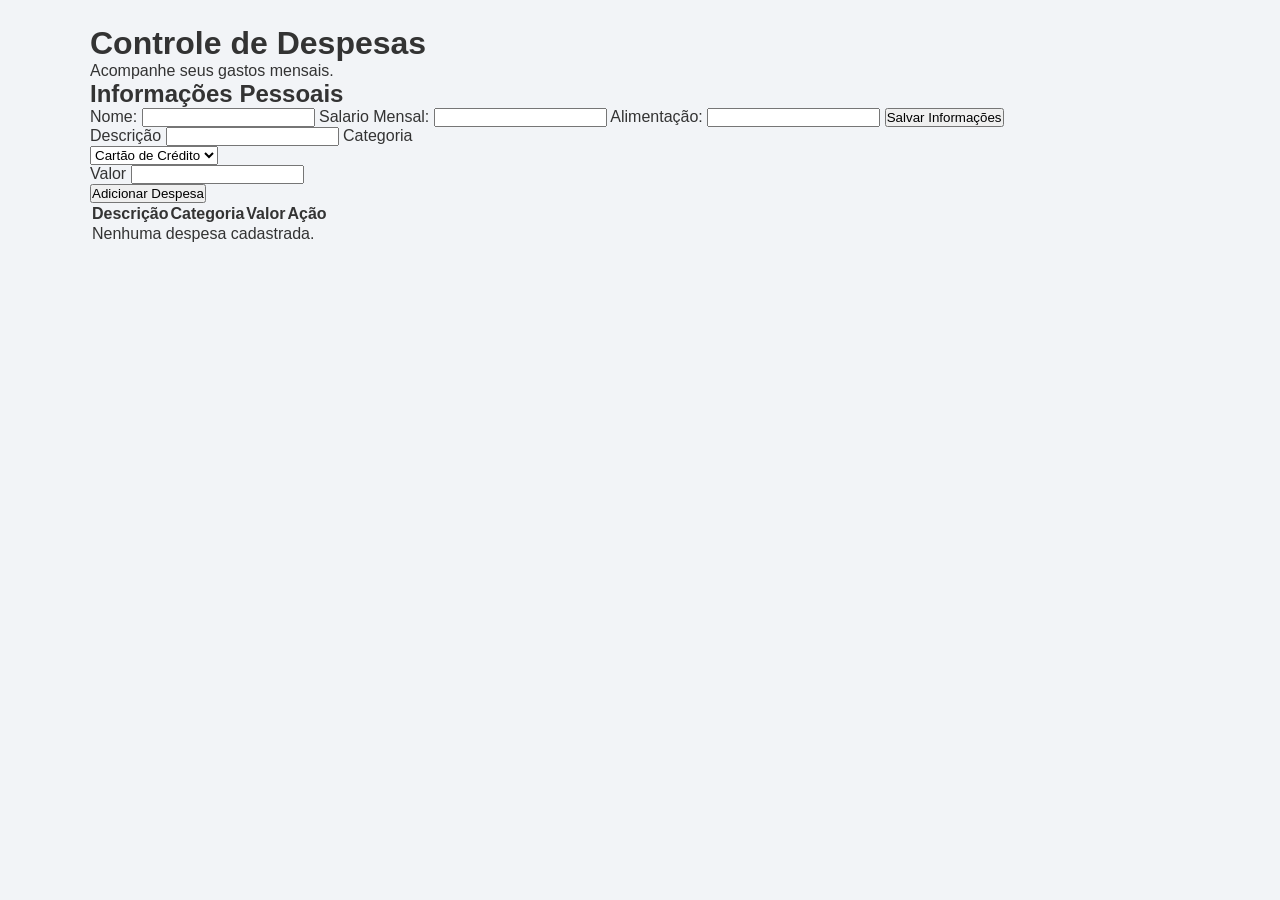
==== index.html @ c8037148 "Adicionar arquivos iniciais ao repositório" ====
<!DOCTYPE html>
<html lang="pt-br">

<head>
    <meta charset="UTF-8">
    <meta name="viewport" content="width=device-width, initial-scale=1.0">
    <title>Controle de Despesas - 2026</title>
    <link rel="stylesheet" href="style.css">
</head>

<body>
    <div class="container">
        <header id="cabecalho">
            <h1 id="titulo-cabecalho">Controle de Despesas</h1>
            <p id="p-cabecalho">Acompanhe seus gastos mensais.</p>
        </header>
        <section class="card">
            <h2>Informações Pessoais</h2>
            <form action="form-perfil">
                <label for="nome">Nome: </label>
                <input type="text" id="nome" required>

                <label for="salario">Salario Mensal: </label>
                <input type="number" id="salario" required>

                <label for="alimentacao">Alimentação: </label>
                <input type="text" id="alimentacao" required>

                <button type="submit" id="btn-salvar-pessoal">Salvar Informações</button>
            </form>
            <div class="form-grid">
                <form action="form-despesas">
                    <label for="descricao">Descrição</label>
                    <input type="text" id="descricao" required>

                    <label for="categoria">Categoria</label>
                    <select id="categoria" required>
                        <option value="cartao">Cartão de Crédito</option>
                        <option value="aluguel">Aluguel</option>
                        <option value="agua">Água</option>
                        <option value="luz">Luz</option>
                        <option value="internet">internet</option>
                        <option value="outros">Outros</option>
                    </select>
            </div>
            <div id="valor-despesa">
                <label for="valor">Valor</label>
                <input type="number" id="valor" required>
            </div>
            <button type="submit" id="btn-salvar-despesa">Adicionar Despesa</button>
            </form>
        </section>

        <div class="tabela-depesas">
            <table>
                <thead>
                    <tr>
                        <th>Descrição</th>
                        <th>Categoria</th>
                        <th>Valor</th>
                        <th>Ação</th>
                    </tr>
                </thead>
                <tbody id="listaDespesas">
                    <tr>
                        <td colspan="4">Nenhuma despesa cadastrada.</td>
                    </tr>
                </tbody>
            </table>
        </div>
    </div>
    <script src="script.js"></script>
</body>

</html>
---- style.css ----
* {
    /*reset de configuração inicial*/
    margin: 0;
    padding: 0;
    box-sizing: border-box;
    font-family: Arial, Helvetica, sans-serif;
}

body {
    /*estilização do corpo completo*/
    background: #f2f4f7;
    /*cor de fundo pagina*/
    padding: 25px;
    /*margem de espaçamento interno*/
    color: #333;
    /*cor do texto*/
}

.container {
    max-width: 1100px;
    /*limite de largura do conteudo*/
    margin: auto;
    /* centralizar elemento quando for possivel*/
}

.form-grid {
    display: grid;
    /*sistema de grade*/
    grid-template-columns: repeat(3, 1fr);
    /*definicação de colunas com mesmo tamanho*/
}

@media(max-width: 750px){
    .form-grid{
        grid-template-columns: 1fr 1fr;
    }
}

@media (max-width: 480px) {

    .form-grid {
        grid-template-columns: 1fr;
    }

}
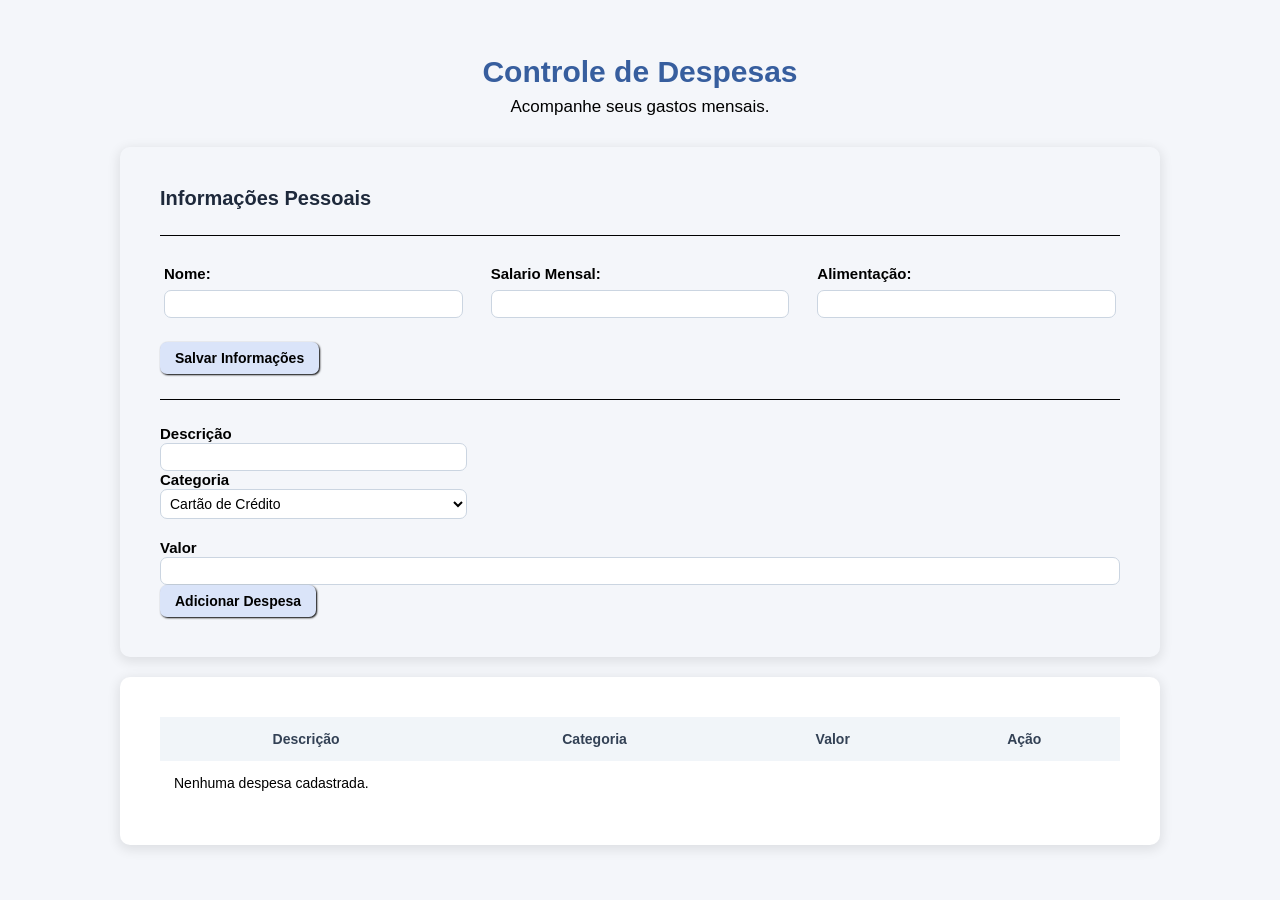
==== commit 5a32677b: "Alteração de organização no CSS." ====
--- a/index.html
+++ b/index.html
@@ -14,22 +14,38 @@
             <h1 id="titulo-cabecalho">Controle de Despesas</h1>
             <p id="p-cabecalho">Acompanhe seus gastos mensais.</p>
         </header>
+
         <section class="card">
             <h2>Informações Pessoais</h2>
-            <form action="form-perfil">
-                <label for="nome">Nome: </label>
-                <input type="text" id="nome" required>
+            <hr>
 
-                <label for="salario">Salario Mensal: </label>
-                <input type="number" id="salario" required>
+            <form id="form-perfil">
+                <div class="perfil-grid">
+                    <div class="campo">
+                        <label for="nome">Nome: </label>
+                        <input type="text" id="nome" required>
+                    </div>
 
-                <label for="alimentacao">Alimentação: </label>
-                <input type="text" id="alimentacao" required>
+                    <div class="campo">
+                        <label for="salario">Salario Mensal: </label>
+                        <input type="number" id="salario" required>
+                    </div>
+                    <div class="campo">
+                        <label for="alimentacao">Alimentação: </label>
+                        <input type="text" id="alimentacao" required>
+                    </div>
 
-                <button type="submit" id="btn-salvar-pessoal">Salvar Informações</button>
+                </div>
+
+                <button type="submit" id="btn-salvar-pessoal">
+                    Salvar Informações
+                </button>
             </form>
+
+            <hr>
+
             <div class="form-grid">
-                <form action="form-despesas">
+                <form id="form-despesas">
                     <label for="descricao">Descrição</label>
                     <input type="text" id="descricao" required>
 
@@ -43,15 +59,18 @@
                         <option value="outros">Outros</option>
                     </select>
             </div>
+
             <div id="valor-despesa">
                 <label for="valor">Valor</label>
                 <input type="number" id="valor" required>
             </div>
+
             <button type="submit" id="btn-salvar-despesa">Adicionar Despesa</button>
             </form>
+
         </section>
 
-        <div class="tabela-depesas">
+        <div class="tabela-despesas">
             <table>
                 <thead>
                     <tr>
@@ -61,15 +80,20 @@
                         <th>Ação</th>
                     </tr>
                 </thead>
+
                 <tbody id="listaDespesas">
                     <tr>
                         <td colspan="4">Nenhuma despesa cadastrada.</td>
                     </tr>
                 </tbody>
+
             </table>
+
         </div>
     </div>
+
     <script src="script.js"></script>
+
 </body>
 
 </html>
--- a/style.css
+++ b/style.css
@@ -8,30 +8,155 @@
 
 body {
     /*estilização do corpo completo*/
-    background: #f2f4f7;
+    background: #f4f6fa;
     /*cor de fundo pagina*/
     padding: 25px;
     /*margem de espaçamento interno*/
-    color: #333;
+    color: #000000;
     /*cor do texto*/
+}
+
+#cabecalho {
+    text-align: center;
+    margin-bottom: 30px;
+}
+
+#titulo-cabecalho {
+    font-size: 30px;
+    color: #375e9e;
+    margin-bottom: 8px;
+}
+
+#p-cabecalho {
+    font-size: 17px;
 }
 
 .container {
     max-width: 1100px;
+    width: 100%;
     /*limite de largura do conteudo*/
-    margin: auto;
+    margin: 0 auto;
     /* centralizar elemento quando for possivel*/
+    padding: 30px;
+    align-content: center;
+    display: flex;
+    flex-direction: column;
+}
+
+.perfil-grid {
+    display: grid;
+    grid-template-columns: repeat(3, 1fr);
+    gap: 20px;
+    margin-bottom: 20px;
 }
 
 .form-grid {
     display: grid;
-    /*sistema de grade*/
     grid-template-columns: repeat(3, 1fr);
-    /*definicação de colunas com mesmo tamanho*/
+    gap: 20px;
+    margin-bottom: 20px;
 }
 
-@media(max-width: 750px){
-    .form-grid{
+.card {
+    padding: 40px;
+    border-radius: 10px;
+    margin-bottom: 20px;
+    box-shadow: 0 3px 12px 2px rgba(0, 0, 0, 0.09);
+
+}
+
+.card h2 {
+    color: #1e293b;
+    font-size: 20px;
+    margin-bottom: 20px;
+}
+
+hr {
+    border: none;
+    border-top: 1px solid black;
+    margin: 25px 0;
+}
+
+label {
+    font-weight: bold;
+    font-size: 15px;
+}
+
+input,
+select {
+    width: 100%;
+    padding: 5px;
+    border: 1px solid #cbd5e1;
+    border-radius: 7px;
+    background-color: #ffffff;
+    font-size: 14px;
+    outline: none;
+}
+
+input:focus,
+select:focus {
+    border-color: #6d97f1;
+    box-shadow: 0 0 0 3px rgba(37, 99, 235, 0.12);
+}
+
+.campo {
+    display: flex;
+    flex-direction: column;
+    gap: 8px;
+    padding: 4px;
+}
+
+button {
+    background-color: #6d97f131;
+    padding: 8px 15px;
+    border: none;
+    border-radius: 7px;
+    font-size: 14px;
+    font-weight: bold;
+    cursor: pointer;
+    box-shadow: 1px 1px 2px black;
+    transition: 0.3s;
+}
+
+button:hover {
+    background-color: #1d4ed8;
+    color: white;
+}
+
+.tabela-despesas {
+    background-color: #ffffff;
+    padding: 40px;
+    border-radius: 10px;
+    display: grid;
+    grid-template-columns: (3, 1fr);
+    box-shadow: 0 3px 12px 2px rgba(0, 0, 0, 0.09);
+    overflow-x: auto;
+
+}
+
+table {
+    width: 100%;
+    border-collapse: collapse;
+}
+
+th {
+    background-color: #f1f5f9;
+    color: #334155;
+    padding: 14px;
+    text-align: center;
+    font-size: 14px;
+}
+
+td {
+    padding: 14px;
+    border-bottom: 1x solid #e2e8f0;
+    font-size: 14px;
+}
+
+
+
+@media(max-width: 750px) {
+    .form-grid {
         grid-template-columns: 1fr 1fr;
     }
 }
@@ -42,4 +167,4 @@
         grid-template-columns: 1fr;
     }
 
-}
+}
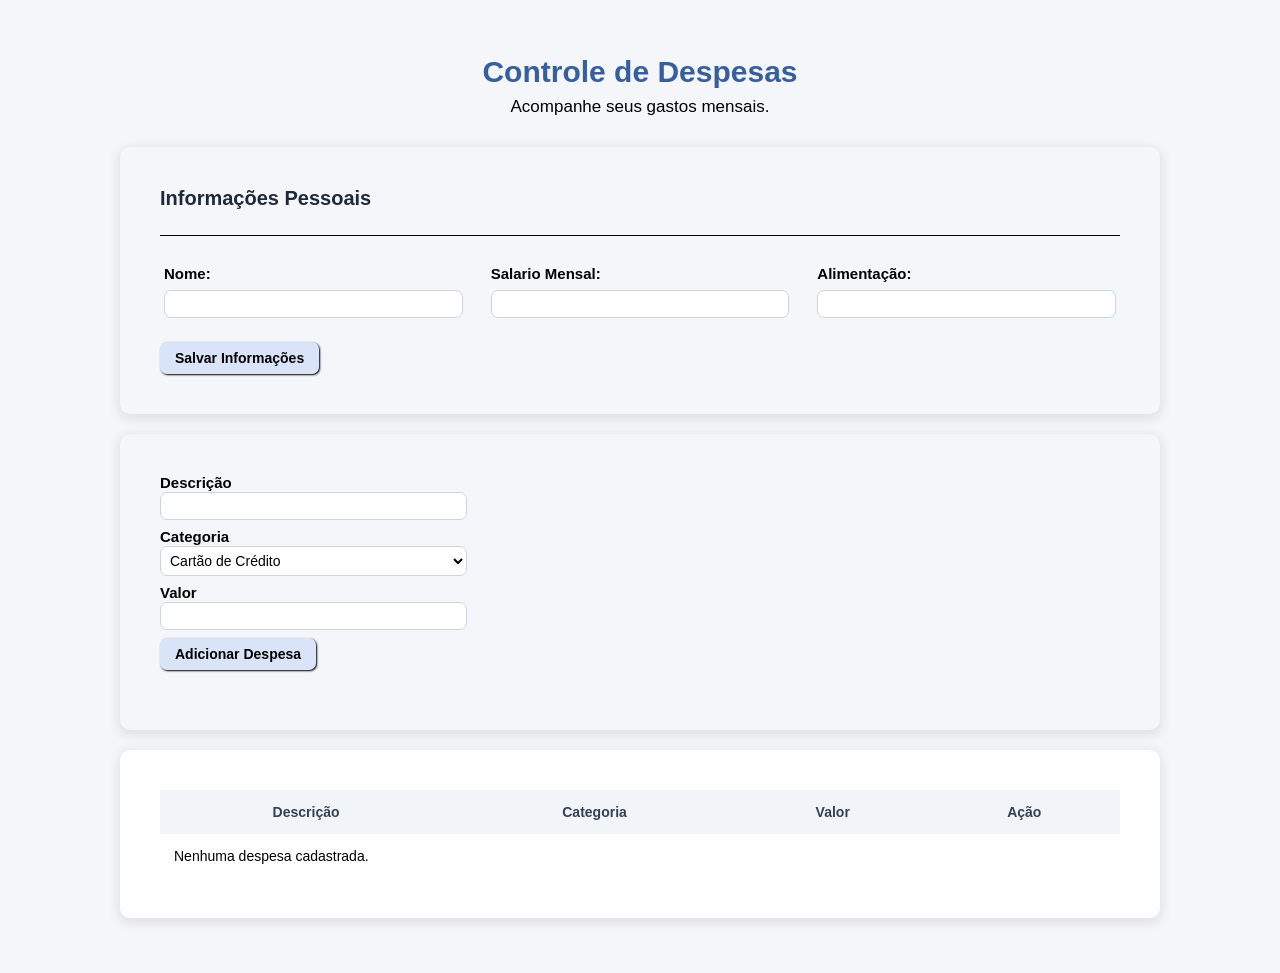
==== commit 9510b3cd: "Alteração de estrutura de id, separação de cards" ====
--- a/index.html
+++ b/index.html
@@ -41,34 +41,37 @@
                     Salvar Informações
                 </button>
             </form>
+        </section>
 
-            <hr>
-
+        <section class="card">
             <div class="form-grid">
                 <form id="form-despesas">
-                    <label for="descricao">Descrição</label>
-                    <input type="text" id="descricao" required>
+                    <div class="form-info">
+                        <label for="descricao">Descrição</label>
+                        <input type="text" id="descricao" required>
+                    </div>
+                    <div class="form-info">
+                        <label for="categoria">Categoria</label>
+                        <select id="categoria" required>
+                            <option value="cartao">Cartão de Crédito</option>
+                            <option value="aluguel">Aluguel</option>
+                            <option value="agua">Água</option>
+                            <option value="luz">Luz</option>
+                            <option value="internet">internet</option>
+                            <option value="outros">Outros</option>
+                        </select>
+                    </div>
+                    <div class="form-info">
+                        <div id="valor-despesa">
+                            <label for="valor">Valor</label>
+                            <input type="number" id="valor" required>
+                        </div>
+                    </div>
 
-                    <label for="categoria">Categoria</label>
-                    <select id="categoria" required>
-                        <option value="cartao">Cartão de Crédito</option>
-                        <option value="aluguel">Aluguel</option>
-                        <option value="agua">Água</option>
-                        <option value="luz">Luz</option>
-                        <option value="internet">internet</option>
-                        <option value="outros">Outros</option>
-                    </select>
-            </div>
+                    <button type="submit" id="btn-salvar-despesa">Adicionar Despesa</button>
+                </form>
+        </section>
 
-            <div id="valor-despesa">
-                <label for="valor">Valor</label>
-                <input type="number" id="valor" required>
-            </div>
-
-            <button type="submit" id="btn-salvar-despesa">Adicionar Despesa</button>
-            </form>
-
-        </section>
 
         <div class="tabela-despesas">
             <table>
--- a/style.css
+++ b/style.css
@@ -57,11 +57,16 @@
     margin-bottom: 20px;
 }
 
+.form-info{
+    padding-bottom: 8px;
+}
+
 .card {
     padding: 40px;
     border-radius: 10px;
     margin-bottom: 20px;
     box-shadow: 0 3px 12px 2px rgba(0, 0, 0, 0.09);
+
 
 }
 
@@ -99,6 +104,8 @@
     box-shadow: 0 0 0 3px rgba(37, 99, 235, 0.12);
 }
 
+
+
 .campo {
     display: flex;
     flex-direction: column;
@@ -121,6 +128,11 @@
 button:hover {
     background-color: #1d4ed8;
     color: white;
+}
+#form-info{
+    display: grid;
+    grid-template-columns: (3, 1fr);
+
 }
 
 .tabela-despesas {
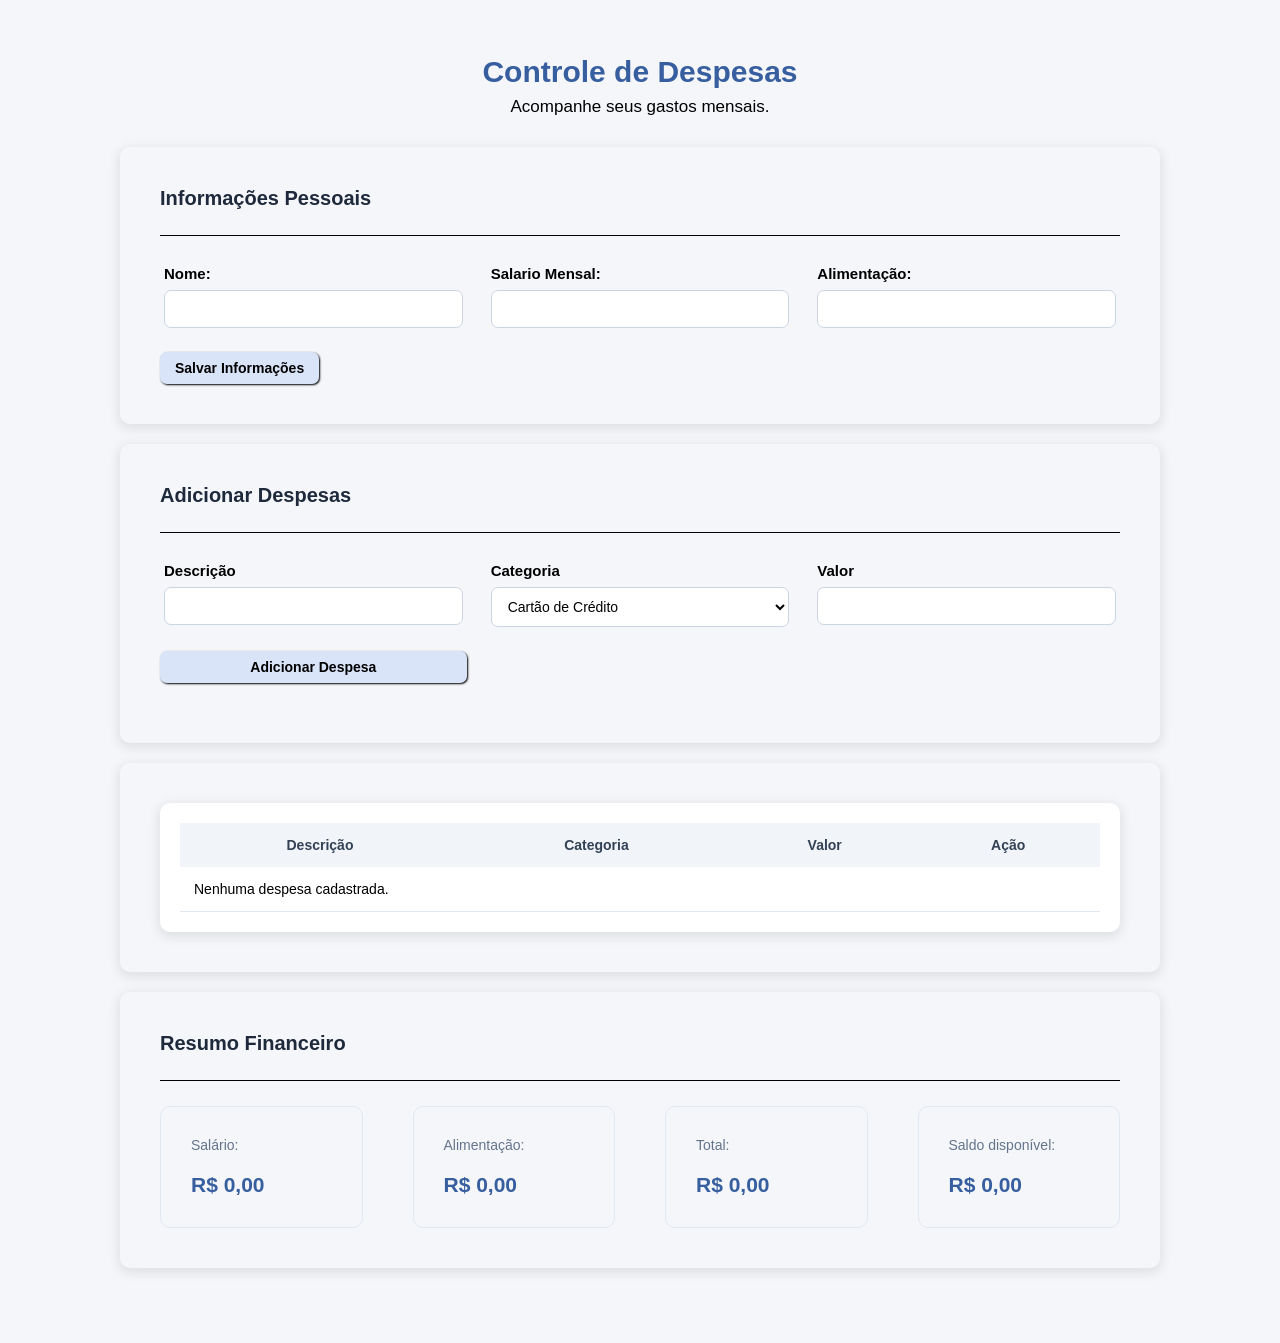
==== commit 6b69eaee: "Atualização de ID, CSS e inicio de JS" ====
--- a/index.html
+++ b/index.html
@@ -18,7 +18,6 @@
         <section class="card">
             <h2>Informações Pessoais</h2>
             <hr>
-
             <form id="form-perfil">
                 <div class="perfil-grid">
                     <div class="campo">
@@ -28,11 +27,11 @@
 
                     <div class="campo">
                         <label for="salario">Salario Mensal: </label>
-                        <input type="number" id="salario" required>
+                        <input type="number" id="salario"  min="0" required>
                     </div>
                     <div class="campo">
                         <label for="alimentacao">Alimentação: </label>
-                        <input type="text" id="alimentacao" required>
+                        <input type="number" id="alimentacao" min="0" required>
                     </div>
 
                 </div>
@@ -44,13 +43,16 @@
         </section>
 
         <section class="card">
-            <div class="form-grid">
-                <form id="form-despesas">
-                    <div class="form-info">
+            <h2>Adicionar Despesas</h2>
+            <hr>
+            <div class="form-perfil">
+                <form id="form-despesas" class="form-grid">
+                    <div class="campo">
                         <label for="descricao">Descrição</label>
                         <input type="text" id="descricao" required>
                     </div>
-                    <div class="form-info">
+
+                    <div class="campo">
                         <label for="categoria">Categoria</label>
                         <select id="categoria" required>
                             <option value="cartao">Cartão de Crédito</option>
@@ -61,38 +63,68 @@
                             <option value="outros">Outros</option>
                         </select>
                     </div>
-                    <div class="form-info">
-                        <div id="valor-despesa">
-                            <label for="valor">Valor</label>
-                            <input type="number" id="valor" required>
-                        </div>
+
+                    <div class="campo">
+                        <label for="valor">Valor</label>
+                        <input type="number" id="valor" min="0" required>
                     </div>
 
                     <button type="submit" id="btn-salvar-despesa">Adicionar Despesa</button>
                 </form>
+            </div>
         </section>
 
+        <section class="card">
+            <div class="form-despesas">
+                <table>
+                    <thead>
+                        <tr>
+                            <th>Descrição</th>
+                            <th>Categoria</th>
+                            <th>Valor</th>
+                            <th>Ação</th>
+                        </tr>
+                    </thead>
 
-        <div class="tabela-despesas">
-            <table>
-                <thead>
-                    <tr>
-                        <th>Descrição</th>
-                        <th>Categoria</th>
-                        <th>Valor</th>
-                        <th>Ação</th>
-                    </tr>
-                </thead>
+                    <tbody id="listaDespesas">
+                        <tr>
+                            <td colspan="4">Nenhuma despesa cadastrada.</td>
+                        </tr>
+                    </tbody>
 
-                <tbody id="listaDespesas">
-                    <tr>
-                        <td colspan="4">Nenhuma despesa cadastrada.</td>
-                    </tr>
-                </tbody>
+                </table>
+            </div>
+        </section>
 
-            </table>
+        <section class="card">
+            <h2>Resumo Financeiro</h2>
+            <hr>
 
-        </div>
+            <div id="calculo" class="resumo-grid">
+
+                <div class="campo">
+                    <p>Salário:</p>
+                    <h2 id="salarioResumo">R$ 0,00</h2>
+                </div>
+
+                <div class="campo">
+                    <p>Alimentação:</p>
+                    <h2 id="alimentacaoResumo">R$ 0,00</h2>
+                </div>
+
+                <div class="campo">
+                    <p>Total:</p>
+                    <h2 id="totalResumo">R$ 0,00</h2>
+                </div>
+
+                <div class="campo">
+                    <p>Saldo disponível:</p>
+                    <h2 id="saldoPagar">R$ 0,00</h2>
+                </div>
+
+            </div>
+        </section>
+    </div>
     </div>
 
     <script src="script.js"></script>
--- a/style.css
+++ b/style.css
@@ -57,16 +57,13 @@
     margin-bottom: 20px;
 }
 
-.form-info{
-    padding-bottom: 8px;
-}
+
 
 .card {
     padding: 40px;
     border-radius: 10px;
     margin-bottom: 20px;
     box-shadow: 0 3px 12px 2px rgba(0, 0, 0, 0.09);
-
 
 }
 
@@ -87,15 +84,15 @@
     font-size: 15px;
 }
 
+
 input,
 select {
     width: 100%;
-    padding: 5px;
+    padding: 10px 12px;
     border: 1px solid #cbd5e1;
     border-radius: 7px;
-    background-color: #ffffff;
-    font-size: 14px;
-    outline: none;
+    background-color: white;
+    font-size: 14px;
 }
 
 input:focus,
@@ -111,6 +108,7 @@
     flex-direction: column;
     gap: 8px;
     padding: 4px;
+
 }
 
 button {
@@ -129,19 +127,42 @@
     background-color: #1d4ed8;
     color: white;
 }
-#form-info{
+
+.resumo-grid {
     display: grid;
-    grid-template-columns: (3, 1fr);
-
-}
-
-.tabela-despesas {
+    grid-template-columns: repeat(4, 1fr);
+    gap: 50px;
+
+}
+
+
+.resumo-grid .campo {
+    background-color: #f4f6fa;
+    padding: 30px;
+    border-radius: 10px;
+    border: 1px solid #e2e8f0;
+}
+
+.resumo-grid p {
+    font-size: 14px;
+    color: #64748b;
+    margin-bottom: 12px;
+}
+
+.resumo-grid h2 {
+    font-size: 21px;
+    color: #375e9e;
+    margin-bottom: 0;
+}
+
+
+.form-despesas {
     background-color: #ffffff;
-    padding: 40px;
+    padding: 20px;
     border-radius: 10px;
-    display: grid;
     grid-template-columns: (3, 1fr);
     box-shadow: 0 3px 12px 2px rgba(0, 0, 0, 0.09);
+    overflow-x: auto;
     overflow-x: auto;
 
 }
@@ -161,7 +182,7 @@
 
 td {
     padding: 14px;
-    border-bottom: 1x solid #e2e8f0;
+    border-bottom: 1px solid #e2e8f0;
     font-size: 14px;
 }
 
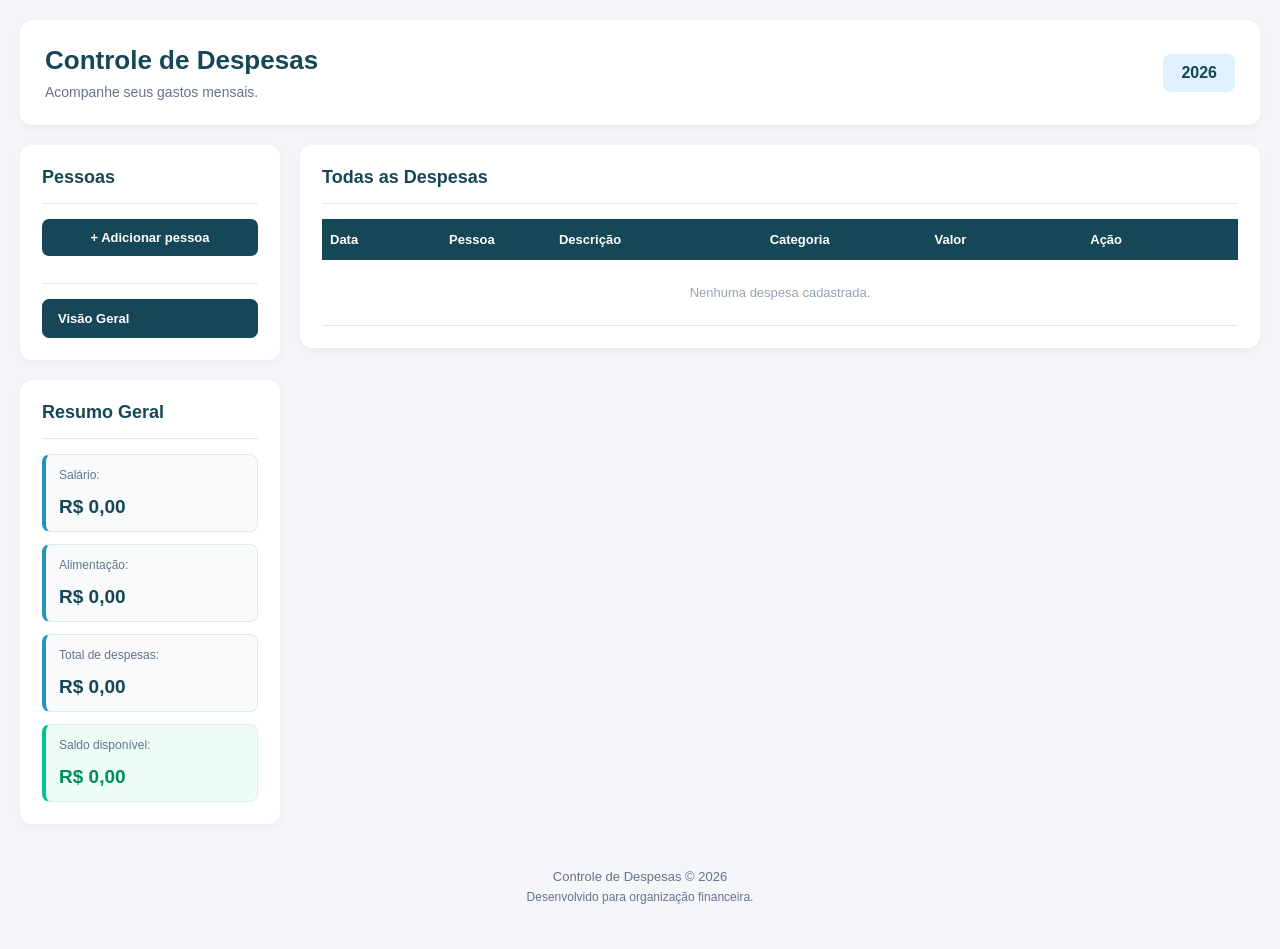
==== commit a80db99a: "Arquivos Iniciais de Projeto/Finalização" ====
--- a/index.html
+++ b/index.html
@@ -1,134 +1,367 @@
+
 <!DOCTYPE html>
 <html lang="pt-br">
 
 <head>
     <meta charset="UTF-8">
     <meta name="viewport" content="width=device-width, initial-scale=1.0">
+
     <title>Controle de Despesas - 2026</title>
+
     <link rel="stylesheet" href="style.css">
 </head>
 
 <body>
+
     <div class="container">
+
+        <!-- CABEÇALHO -->
         <header id="cabecalho">
-            <h1 id="titulo-cabecalho">Controle de Despesas</h1>
-            <p id="p-cabecalho">Acompanhe seus gastos mensais.</p>
+
+            <div>
+                <h1 id="titulo-cabecalho">
+                    Controle de Despesas
+                </h1>
+
+                <p id="p-cabecalho">
+                    Acompanhe seus gastos mensais.
+                </p>
+            </div>
+
+            <span class="ano">2026</span>
+
         </header>
 
-        <section class="card">
-            <h2>Informações Pessoais</h2>
-            <hr>
-            <form id="form-perfil">
-                <div class="perfil-grid">
-                    <div class="campo">
-                        <label for="nome">Nome: </label>
-                        <input type="text" id="nome" required>
+
+
+        <div class="layout-principal">
+
+
+            <aside class="coluna-lateral">
+
+
+                <section class="card">
+
+                    <h2>Pessoas</h2>
+
+                    <hr>
+
+                    <button
+                        type="button"
+                        id="btnAbrirCadastro"
+                        class="btn-adicionar">
+
+                        + Adicionar pessoa
+
+                    </button>
+
+
+
+                    <form id="form-perfil" hidden>
+
+                        <div class="campo">
+
+                            <label for="nome">Nome:</label>
+
+                            <input
+                                type="text"
+                                id="nome"
+                                placeholder="Nome da pessoa"
+                                required>
+
+                        </div>
+
+
+                        <div class="campo">
+
+                            <label for="salario">Salário Mensal:</label>
+
+                            <input
+                                type="number"
+                                id="salario"
+                                min="0"
+                                step="0.01"
+                                placeholder="0,00"
+                                required>
+
+                        </div>
+
+
+                        <div class="campo">
+
+                            <label for="alimentacao">Alimentação:</label>
+
+                            <input
+                                type="number"
+                                id="alimentacao"
+                                min="0"
+                                step="0.01"
+                                placeholder="0,00"
+                                required>
+
+                        </div>
+
+
+                        <button
+                            type="submit"
+                            id="btn-salvar-pessoal">
+
+                            Salvar pessoa
+
+                        </button>
+
+                    </form>
+
+
+                    <hr>
+
+
+                    <div
+                        id="abasPessoas"
+                        class="abas-pessoas">
+
                     </div>
 
-                    <div class="campo">
-                        <label for="salario">Salario Mensal: </label>
-                        <input type="number" id="salario"  min="0" required>
+                </section>
+
+
+                <section class="card">
+
+                    <h2 id="tituloResumo">
+                        Resumo Financeiro
+                    </h2>
+
+                    <hr>
+
+                    <div id="calculo" class="resumo-grid">
+
+                        <div class="campo resumo-item">
+
+                            <p>Salário:</p>
+
+                            <h2 id="salarioResumo">
+                                R$ 0,00
+                            </h2>
+
+                        </div>
+
+
+                        <div class="campo resumo-item">
+
+                            <p>Alimentação:</p>
+
+                            <h2 id="alimentacaoResumo">
+                                R$ 0,00
+                            </h2>
+
+                        </div>
+
+
+                        <div class="campo resumo-item">
+
+                            <p>Total de despesas:</p>
+
+                            <h2 id="totalResumo">
+                                R$ 0,00
+                            </h2>
+
+                        </div>
+
+
+                        <div class="campo resumo-item saldo-item">
+
+                            <p>Saldo disponível:</p>
+
+                            <h2 id="saldoPagar">
+                                R$ 0,00
+                            </h2>
+
+                        </div>
+
                     </div>
-                    <div class="campo">
-                        <label for="alimentacao">Alimentação: </label>
-                        <input type="number" id="alimentacao" min="0" required>
+
+                </section>
+
+            </aside>
+
+
+
+            <main class="conteudo-principal">
+
+
+                <section class="card" id="cardDespesas">
+
+                    <h2>Adicionar Despesas</h2>
+
+                    <hr>
+
+                    <form
+                        id="form-despesas"
+                        class="form-grid">
+
+                        <div class="campo">
+
+                            <label for="dataDespesa">Data:</label>
+
+                            <input
+                                type="date"
+                                id="dataDespesa"
+                                required>
+
+                        </div>
+
+
+                        <div class="campo">
+
+                            <label for="descricao">Descrição:</label>
+
+                            <input
+                                type="text"
+                                id="descricao"
+                                placeholder="Descrição da despesa"
+                                required>
+
+                        </div>
+
+
+                        <div class="campo">
+
+                            <label for="categoria">Categoria:</label>
+
+                            <select id="categoria" required>
+
+                                <option value="">
+                                    Selecione
+                                </option>
+
+                                <option value="cartao">
+                                    Cartão de Crédito
+                                </option>
+
+                                <option value="aluguel">
+                                    Aluguel
+                                </option>
+
+                                <option value="agua">
+                                    Água
+                                </option>
+
+                                <option value="luz">
+                                    Luz
+                                </option>
+
+                                <option value="internet">
+                                    Internet
+                                </option>
+
+                                <option value="outros">
+                                    Outros
+                                </option>
+
+                            </select>
+
+                        </div>
+
+
+                        <div class="campo">
+
+                            <label for="valor">Valor:</label>
+
+                            <input
+                                type="number"
+                                id="valor"
+                                min="0.01"
+                                step="0.01"
+                                placeholder="0,00"
+                                required>
+
+                        </div>
+
+
+                        <button
+                            type="submit"
+                            id="btn-salvar-despesa">
+
+                            + Adicionar Despesa
+
+                        </button>
+
+                    </form>
+
+                </section>
+
+
+
+                <section class="card">
+
+                    <h2 id="tituloLista">
+                        Lista de Despesas
+                    </h2>
+
+                    <hr>
+
+                    <div class="form-despesas">
+
+                        <table>
+
+                            <thead>
+
+                                <tr>
+
+                                    <th>Data</th>
+                                    <th>Pessoa</th>
+                                    <th>Descrição</th>
+                                    <th>Categoria</th>
+                                    <th>Valor</th>
+                                    <th>Ação</th>
+
+                                </tr>
+
+                            </thead>
+
+
+                            <tbody id="listaDespesas">
+
+                                <tr>
+
+                                    <td colspan="6">
+                                        Nenhuma despesa cadastrada.
+                                    </td>
+
+                                </tr>
+
+                            </tbody>
+
+                        </table>
+
                     </div>
 
-                </div>
-
-                <button type="submit" id="btn-salvar-pessoal">
-                    Salvar Informações
-                </button>
-            </form>
-        </section>
-
-        <section class="card">
-            <h2>Adicionar Despesas</h2>
-            <hr>
-            <div class="form-perfil">
-                <form id="form-despesas" class="form-grid">
-                    <div class="campo">
-                        <label for="descricao">Descrição</label>
-                        <input type="text" id="descricao" required>
-                    </div>
-
-                    <div class="campo">
-                        <label for="categoria">Categoria</label>
-                        <select id="categoria" required>
-                            <option value="cartao">Cartão de Crédito</option>
-                            <option value="aluguel">Aluguel</option>
-                            <option value="agua">Água</option>
-                            <option value="luz">Luz</option>
-                            <option value="internet">internet</option>
-                            <option value="outros">Outros</option>
-                        </select>
-                    </div>
-
-                    <div class="campo">
-                        <label for="valor">Valor</label>
-                        <input type="number" id="valor" min="0" required>
-                    </div>
-
-                    <button type="submit" id="btn-salvar-despesa">Adicionar Despesa</button>
-                </form>
-            </div>
-        </section>
-
-        <section class="card">
-            <div class="form-despesas">
-                <table>
-                    <thead>
-                        <tr>
-                            <th>Descrição</th>
-                            <th>Categoria</th>
-                            <th>Valor</th>
-                            <th>Ação</th>
-                        </tr>
-                    </thead>
-
-                    <tbody id="listaDespesas">
-                        <tr>
-                            <td colspan="4">Nenhuma despesa cadastrada.</td>
-                        </tr>
-                    </tbody>
-
-                </table>
-            </div>
-        </section>
-
-        <section class="card">
-            <h2>Resumo Financeiro</h2>
-            <hr>
-
-            <div id="calculo" class="resumo-grid">
-
-                <div class="campo">
-                    <p>Salário:</p>
-                    <h2 id="salarioResumo">R$ 0,00</h2>
-                </div>
-
-                <div class="campo">
-                    <p>Alimentação:</p>
-                    <h2 id="alimentacaoResumo">R$ 0,00</h2>
-                </div>
-
-                <div class="campo">
-                    <p>Total:</p>
-                    <h2 id="totalResumo">R$ 0,00</h2>
-                </div>
-
-                <div class="campo">
-                    <p>Saldo disponível:</p>
-                    <h2 id="saldoPagar">R$ 0,00</h2>
-                </div>
-
-            </div>
-        </section>
+                </section>
+
+            </main>
+
+        </div>
+
+
+
+        <footer>
+
+            <p>
+                Controle de Despesas © 2026
+            </p>
+
+            <span>
+                Desenvolvido para organização financeira.
+            </span>
+
+        </footer>
+
     </div>
-    </div>
+
+
 
     <script src="script.js"></script>
 
 </body>
 
-</html>+</html>
--- a/style.css
+++ b/style.css
@@ -1,203 +1,581 @@
+
+/* ==============================
+   CONFIGURAÇÕES GERAIS
+============================== */
+
 * {
-    /*reset de configuração inicial*/
     margin: 0;
     padding: 0;
     box-sizing: border-box;
+}
+
+body {
     font-family: Arial, Helvetica, sans-serif;
-}
-
-body {
-    /*estilização do corpo completo*/
-    background: #f4f6fa;
-    /*cor de fundo pagina*/
+    background-color: #f4f6fa;
+    color: #1e293b;
+    padding: 20px;
+}
+
+.container {
+    max-width: 1400px;
+    width: 100%;
+    margin: auto;
+}
+
+
+
+#cabecalho {
+    display: flex;
+    justify-content: space-between;
+    align-items: center;
+    background-color: #ffffff;
     padding: 25px;
-    /*margem de espaçamento interno*/
-    color: #000000;
-    /*cor do texto*/
-}
-
-#cabecalho {
-    text-align: center;
-    margin-bottom: 30px;
+    border-radius: 12px;
+    margin-bottom: 20px;
+    box-shadow: 0 2px 8px rgba(0, 0, 0, 0.05);
 }
 
 #titulo-cabecalho {
-    font-size: 30px;
-    color: #375e9e;
+    font-size: 26px;
+    color: #164757;
     margin-bottom: 8px;
+
 }
 
 #p-cabecalho {
-    font-size: 17px;
-}
-
-.container {
-    max-width: 1100px;
-    width: 100%;
-    /*limite de largura do conteudo*/
-    margin: 0 auto;
-    /* centralizar elemento quando for possivel*/
-    padding: 30px;
-    align-content: center;
+    color: #64748b;
+    font-size: 14px;
+}
+
+.ano {
+    background-color: #e0f2fe;
+    color: #164757;
+    padding: 10px 18px;
+    border-radius: 8px;
+    font-weight: bold;
+}
+
+
+
+.layout-principal {
+    display: grid;
+    grid-template-columns: 260px minmax(0, 1fr);
+    gap: 20px;
+    align-items: start;
+}
+
+
+
+.coluna-lateral {
     display: flex;
     flex-direction: column;
-}
-
-.perfil-grid {
-    display: grid;
-    grid-template-columns: repeat(3, 1fr);
     gap: 20px;
-    margin-bottom: 20px;
+    min-width: 0;
+}
+
+
+
+.conteudo-principal {
+    display: flex;
+    flex-direction: column;
+    gap: 20px;
+    min-width: 0;
+}
+
+
+
+.card {
+    background-color: #ffffff;
+    padding: 22px;
+    border-radius: 12px;
+    box-shadow: 0 2px 8px rgba(0, 0, 0, 0.05);
+    min-width: 0;
+}
+
+.card h2 {
+    color: #164757;
+    font-size: 18px;
+    margin-bottom: 12px;
+}
+
+hr {
+    border: none;
+    border-top: 1px solid #e2e8f0;
+    margin: 15px 0;
+}
+
+
+
+.campo {
+    display: flex;
+    flex-direction: column;
+    gap: 7px;
+    min-width: 0;
+}
+
+.campo label {
+    font-size: 13px;
+    font-weight: bold;
+    color: #475569;
+}
+
+.campo input,
+.campo select {
+    width: 100%;
+    min-width: 0;
+    padding: 11px;
+    border: 1px solid #cbd5e1;
+    border-radius: 7px;
+    outline: none;
+    font-size: 14px;
+    background-color: #ffffff;
+    color: #1e293b;
+}
+
+.campo input:focus,
+.campo select:focus {
+    border-color: #2395ba;
+    box-shadow: 0 0 0 2px rgba(35, 149, 186, 0.12);
 }
 
 .form-grid {
     display: grid;
-    grid-template-columns: repeat(3, 1fr);
-    gap: 20px;
-    margin-bottom: 20px;
-}
-
-
-
-.card {
-    padding: 40px;
-    border-radius: 10px;
-    margin-bottom: 20px;
-    box-shadow: 0 3px 12px 2px rgba(0, 0, 0, 0.09);
-
-}
-
-.card h2 {
-    color: #1e293b;
-    font-size: 20px;
-    margin-bottom: 20px;
-}
-
-hr {
+    grid-template-columns: repeat(2, minmax(0, 1fr));
+    gap: 18px;
+    align-items: end;
+}
+
+
+
+#form-perfil {
+    display: flex;
+    flex-direction: column;
+    gap: 15px;
+    margin: 15px 0;
+}
+
+#form-perfil[hidden] {
+    display: none;
+}
+
+
+
+button {
     border: none;
-    border-top: 1px solid black;
-    margin: 25px 0;
-}
-
-label {
+    border-radius: 7px;
+    padding: 11px 15px;
+    background-color: #2395ba;
+    color: #ffffff;
+    font-size: 13px;
     font-weight: bold;
-    font-size: 15px;
-}
-
-
-input,
-select {
-    width: 100%;
-    padding: 10px 12px;
-    border: 1px solid #cbd5e1;
-    border-radius: 7px;
-    background-color: white;
-    font-size: 14px;
-}
-
-input:focus,
-select:focus {
-    border-color: #6d97f1;
-    box-shadow: 0 0 0 3px rgba(37, 99, 235, 0.12);
-}
-
-
-
-.campo {
+    cursor: pointer;
+    transition: 0.2s;
+}
+
+button:hover {
+    background-color: #164757;
+}
+
+.btn-adicionar {
+    width: 100%;
+    margin-bottom: 12px;
+    background-color: #164757;
+}
+
+.btn-adicionar:hover {
+    background-color: #2395ba;
+}
+
+#btn-salvar-pessoal,
+#btn-salvar-despesa {
+    background-color: #01a878;
+}
+
+#btn-salvar-pessoal:hover,
+#btn-salvar-despesa:hover {
+    background-color: #008b63;
+}
+
+
+
+.abas-pessoas {
     display: flex;
     flex-direction: column;
     gap: 8px;
-    padding: 4px;
-
-}
-
-button {
-    background-color: #6d97f131;
-    padding: 8px 15px;
-    border: none;
-    border-radius: 7px;
-    font-size: 14px;
+}
+
+.aba-pessoa-container {
+    display: flex;
+    align-items: center;
+    gap: 5px;
+    width: 100%;
+}
+
+.aba-pessoa {
+    flex: 1;
+    width: 100%;
+    text-align: left;
+    background-color: #f1f5f9;
+    color: #475569;
+    border: 1px solid #e2e8f0;
+    font-weight: normal;
+}
+
+.aba-pessoa:hover {
+    background-color: #e0f2fe;
+    color: #164757;
+}
+
+.aba-pessoa.ativa {
+    background-color: #164757;
+    color: #ffffff;
+    border-color: #164757;
     font-weight: bold;
-    cursor: pointer;
-    box-shadow: 1px 1px 2px black;
-    transition: 0.3s;
-}
-
-button:hover {
-    background-color: #1d4ed8;
-    color: white;
-}
+}
+
+
+
+.btn-excluir-pessoa {
+    flex: 0 0 34px;
+    width: 34px;
+    height: 36px;
+    padding: 0;
+    background-color: #fee2e2;
+    color: #dc2626;
+    font-size: 20px;
+    border: 1px solid #fecaca;
+}
+
+.btn-excluir-pessoa:hover {
+    background-color: #dc2626;
+    color: #ffffff;
+}
+
+
 
 .resumo-grid {
-    display: grid;
-    grid-template-columns: repeat(4, 1fr);
-    gap: 50px;
-
-}
-
-
-.resumo-grid .campo {
-    background-color: #f4f6fa;
-    padding: 30px;
-    border-radius: 10px;
+    display: flex;
+    flex-direction: column;
+    gap: 12px;
+}
+
+.resumo-item {
+    background-color: #f8fafc;
     border: 1px solid #e2e8f0;
-}
-
-.resumo-grid p {
-    font-size: 14px;
+    border-left: 4px solid #2395ba;
+    border-radius: 8px;
+    padding: 13px;
+}
+
+.resumo-item p {
+    font-size: 12px;
     color: #64748b;
-    margin-bottom: 12px;
-}
-
-.resumo-grid h2 {
-    font-size: 21px;
-    color: #375e9e;
-    margin-bottom: 0;
-}
+    margin-bottom: 7px;
+}
+
+.resumo-item h2 {
+    font-size: 19px;
+    margin: 0;
+    overflow-wrap: anywhere;
+}
+
+.saldo-item {
+    border-left-color: #01c290;
+    background-color: #ecfdf5;
+}
+
+.saldo-item h2 {
+    color: #008b63;
+}
+
 
 
 .form-despesas {
-    background-color: #ffffff;
-    padding: 20px;
-    border-radius: 10px;
-    grid-template-columns: (3, 1fr);
-    box-shadow: 0 3px 12px 2px rgba(0, 0, 0, 0.09);
+    width: 100%;
     overflow-x: auto;
-    overflow-x: auto;
-
 }
 
 table {
     width: 100%;
     border-collapse: collapse;
+    table-layout: fixed;
+}
+
+thead {
+    background-color: #164757;
+    color: #ffffff;
+}
+
+th,
+td {
+    padding: 13px 8px;
+    text-align: left;
+    font-size: 13px;
+    overflow-wrap: anywhere;
+    word-break: break-word;
 }
 
 th {
-    background-color: #f1f5f9;
-    color: #334155;
-    padding: 14px;
+    font-weight: bold;
+}
+
+td {
+    border-bottom: 1px solid #e2e8f0;
+    color: #475569;
+}
+
+tbody tr:hover {
+    background-color: #f8fafc;
+}
+
+/* Largura das colunas */
+
+th:nth-child(1),
+td:nth-child(1) {
+    width: 13%;
+}
+
+th:nth-child(2),
+td:nth-child(2) {
+    width: 12%;
+}
+
+th:nth-child(3),
+td:nth-child(3) {
+    width: 23%;
+}
+
+th:nth-child(4),
+td:nth-child(4) {
+    width: 18%;
+}
+
+th:nth-child(5),
+td:nth-child(5) {
+    width: 17%;
+}
+
+th:nth-child(6),
+td:nth-child(6) {
+    width: 17%;
+}
+
+td button {
+    padding: 8px;
+    font-size: 11px;
+    background-color: #dc3545;
+}
+
+td button:hover {
+    background-color: #b91c1c;
+}
+
+
+/* ==============================
+   MENSAGEM DE TABELA VAZIA
+============================== */
+
+#listaDespesas td[colspan] {
     text-align: center;
-    font-size: 14px;
-}
-
-td {
-    padding: 14px;
-    border-bottom: 1px solid #e2e8f0;
-    font-size: 14px;
-}
-
-
-
-@media(max-width: 750px) {
-    .form-grid {
-        grid-template-columns: 1fr 1fr;
-    }
-}
-
-@media (max-width: 480px) {
+    padding: 25px;
+    color: #94a3b8;
+}
+
+
+/* ==============================
+   RODAPÉ
+============================== */
+
+footer {
+    text-align: center;
+    padding: 25px 10px;
+    margin-top: 20px;
+    color: #64748b;
+    font-size: 13px;
+}
+
+footer span {
+    display: block;
+    margin-top: 6px;
+    font-size: 12px;
+}
+
+
+/* TABLETS*/
+
+@media (max-width: 900px) {
+
+    .layout-principal {
+        grid-template-columns: 220px minmax(0, 1fr);
+        gap: 15px;
+    }
+
+    .card {
+        padding: 17px;
+    }
+
+    th,
+    td {
+        font-size: 12px;
+        padding: 10px 5px;
+    }
+
+}
+
+
+/*CELULARES */
+
+@media (max-width: 700px) {
+
+    body {
+        padding: 12px;
+    }
+
+    #cabecalho {
+        padding: 18px;
+    }
+
+    #titulo-cabecalho {
+        font-size: 21px;
+    }
+
+    .layout-principal {
+        grid-template-columns: 1fr;
+    }
+
+    .coluna-lateral {
+        position: static;
+    }
+
+    .abas-pessoas {
+        display: grid;
+        grid-template-columns: repeat(2, minmax(0, 1fr));
+    }
+
+    .aba-pessoa {
+        text-align: center;
+    }
 
     .form-grid {
         grid-template-columns: 1fr;
     }
 
-}+    /* Oculta a coluna Pessoa */
+
+    th:nth-child(2),
+    td:nth-child(2) {
+        display: none;
+    }
+
+    th,
+    td {
+        font-size: 12px;
+        padding: 10px 5px;
+    }
+
+}
+
+
+/*CELULARES PEQUENOS*/
+
+@media (max-width: 480px) {
+
+    body {
+        padding: 8px;
+    }
+
+    #cabecalho {
+        padding: 15px;
+    }
+
+    #titulo-cabecalho {
+        font-size: 19px;
+    }
+
+    .ano {
+        padding: 8px 10px;
+        font-size: 12px;
+    }
+
+    .card {
+        padding: 14px;
+    }
+
+    .card h2 {
+        font-size: 16px;
+    }
+
+    .resumo-item h2 {
+        font-size: 17px;
+    }
+
+    /* Oculta a coluna Categoria */
+
+    th:nth-child(4),
+    td:nth-child(4) {
+        display: none;
+    }
+
+    /* Redistribui o espaço da tabela */
+
+    th:nth-child(1),
+    td:nth-child(1) {
+        width: 22%;
+    }
+
+    th:nth-child(3),
+    td:nth-child(3) {
+        width: 35%;
+    }
+
+    th:nth-child(5),
+    td:nth-child(5) {
+        width: 25%;
+    }
+
+    th:nth-child(6),
+    td:nth-child(6) {
+        width: 18%;
+    }
+
+    th,
+    td {
+        font-size: 11px;
+        padding: 9px 4px;
+    }
+
+    td button {
+        padding: 7px 5px;
+        font-size: 10px;
+    }
+
+}
+
+
+/* TELAS MUITO PEQUENAS*/
+
+@media (max-width: 360px) {
+
+    #titulo-cabecalho {
+        font-size: 17px;
+    }
+
+    #p-cabecalho {
+        font-size: 12px;
+    }
+
+    .card {
+        padding: 11px;
+    }
+
+    .resumo-item h2 {
+        font-size: 15px;
+    }
+
+    th,
+    td {
+        font-size: 10px;
+        padding: 7px 3px;
+    }
+
+}
